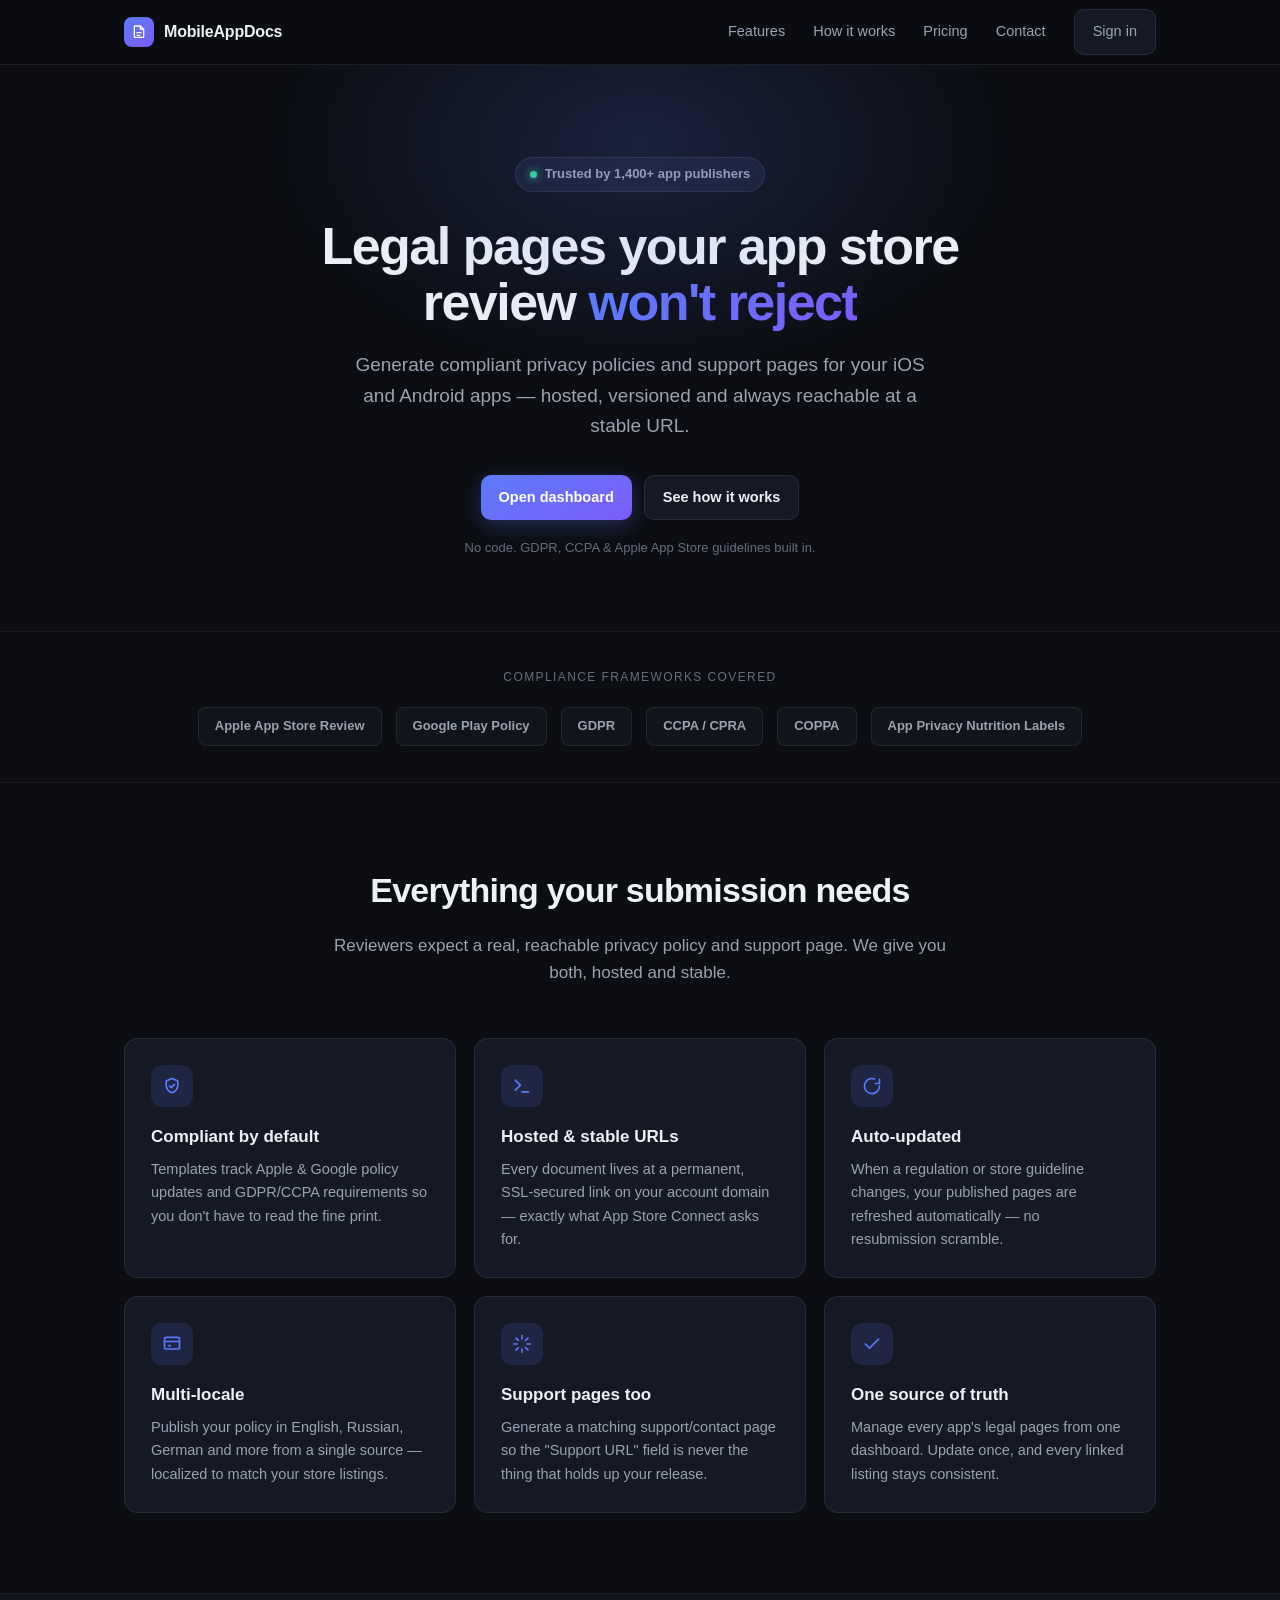
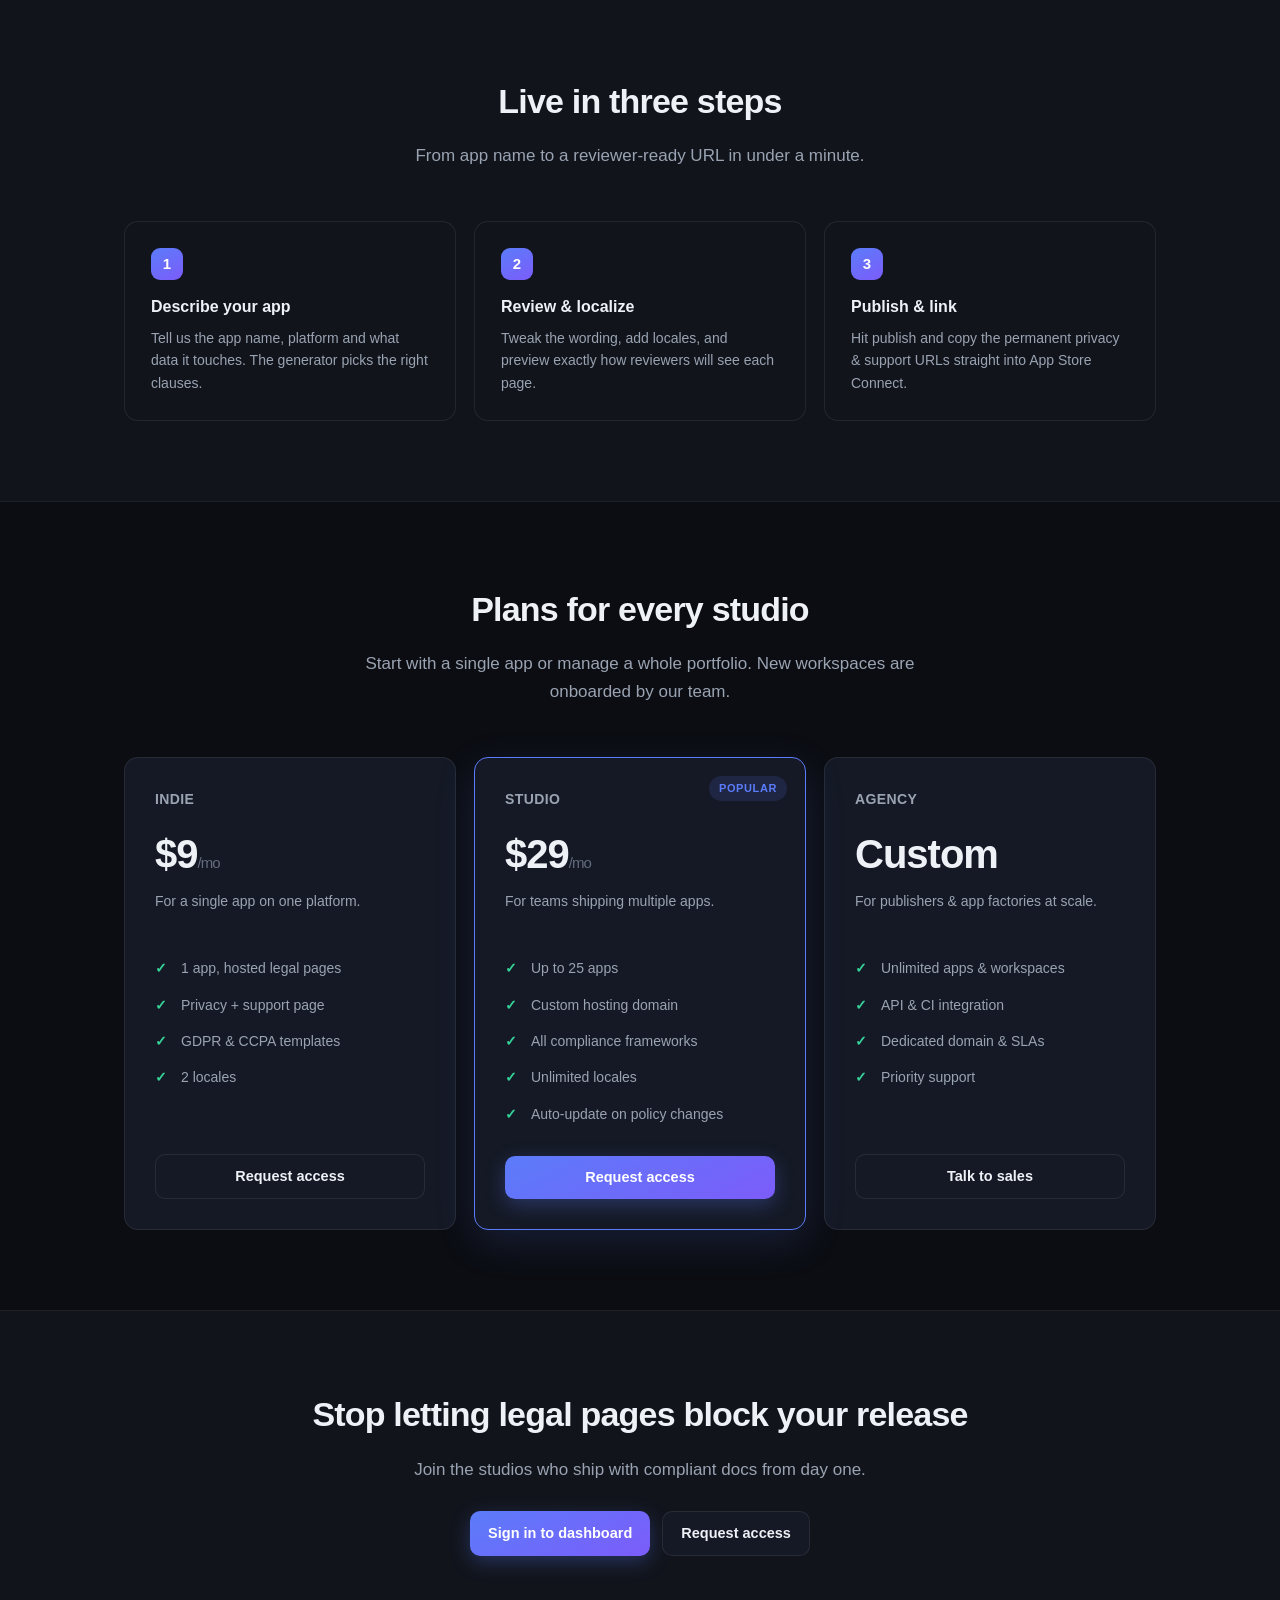
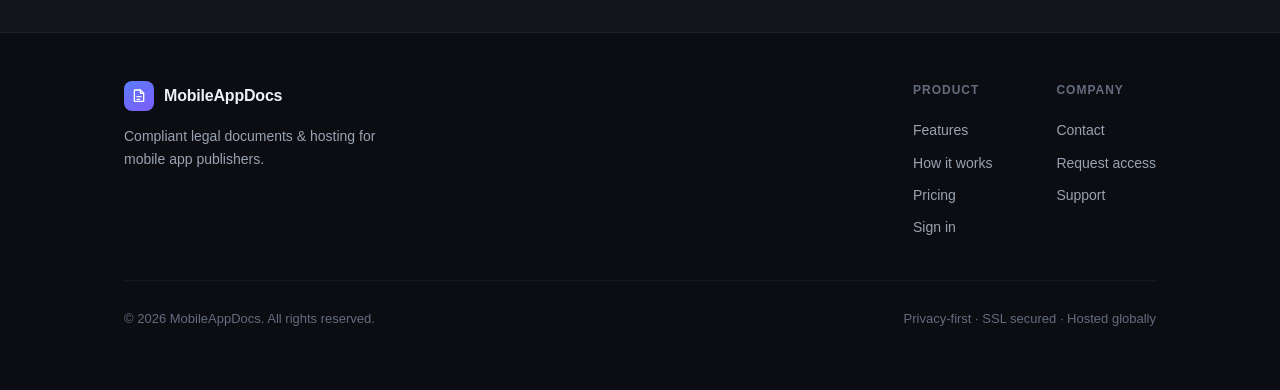
==== index.html @ da7b7e93 "init: MobileAppDocs marketing site (apex)" ====
<!DOCTYPE html>
<html lang="en">
<head>
<meta charset="UTF-8">
<meta name="viewport" content="width=device-width, initial-scale=1">
<title>MobileAppDocs — Legal documents & hosting for mobile apps</title>
<meta name="description" content="Generate App Store-ready privacy policies and support pages for your iOS and Android apps. GDPR & CCPA compliant, hosted on a dedicated domain, updated automatically.">
<link rel="preconnect" href="https://fonts.googleapis.com">
<link rel="stylesheet" href="/assets/style.css">
</head>
<body>

<nav class="nav">
  <div class="wrap nav-inner">
    <a class="brand" href="/">
      <span class="logo-mark">
        <svg width="16" height="16" viewBox="0 0 24 24" fill="none" stroke="#fff" stroke-width="2" stroke-linecap="round" stroke-linejoin="round"><path d="M14 3v4a1 1 0 001 1h4"/><path d="M6 3h8l5 5v11a1 1 0 01-1 1H6a1 1 0 01-1-1V4a1 1 0 011-1z"/><path d="M9 13h6M9 17h4"/></svg>
      </span>
      MobileAppDocs
    </a>
    <div class="nav-links">
      <a href="#features" class="hide-sm">Features</a>
      <a href="#how" class="hide-sm">How it works</a>
      <a href="#pricing" class="hide-sm">Pricing</a>
      <a href="/contact/">Contact</a>
      <a class="btn" href="/login/">Sign in</a>
    </div>
  </div>
</nav>

<header class="hero">
  <div class="wrap">
    <span class="pill"><span class="dot"></span> Trusted by 1,400+ app publishers</span>
    <h1>Legal pages your app store review <span class="grad">won't reject</span></h1>
    <p class="sub">Generate compliant privacy policies and support pages for your iOS and Android apps — hosted, versioned and always reachable at a stable URL.</p>
    <div class="hero-cta">
      <a class="btn btn-primary" href="/login/">Open dashboard</a>
      <a class="btn" href="#how">See how it works</a>
    </div>
    <div class="hero-note">No code. GDPR, CCPA &amp; Apple App Store guidelines built in.</div>
  </div>
</header>

<div class="trust">
  <div class="wrap">
    <div class="trust-label">Compliance frameworks covered</div>
    <div class="trust-row">
      <span class="trust-chip">Apple App Store Review</span>
      <span class="trust-chip">Google Play Policy</span>
      <span class="trust-chip">GDPR</span>
      <span class="trust-chip">CCPA / CPRA</span>
      <span class="trust-chip">COPPA</span>
      <span class="trust-chip">App Privacy Nutrition Labels</span>
    </div>
  </div>
</div>

<section id="features">
  <div class="wrap">
    <div class="section-head">
      <h2>Everything your submission needs</h2>
      <p>Reviewers expect a real, reachable privacy policy and support page. We give you both, hosted and stable.</p>
    </div>
    <div class="grid">
      <div class="card">
        <div class="ico"><svg width="20" height="20" viewBox="0 0 24 24" fill="none" stroke="currentColor" stroke-width="2" stroke-linecap="round" stroke-linejoin="round"><path d="M12 3l7 3v5c0 4.5-3 7.6-7 9-4-1.4-7-4.5-7-9V6l7-3z"/><path d="M9 12l2 2 4-4"/></svg></div>
        <h3>Compliant by default</h3>
        <p>Templates track Apple &amp; Google policy updates and GDPR/CCPA requirements so you don't have to read the fine print.</p>
      </div>
      <div class="card">
        <div class="ico"><svg width="20" height="20" viewBox="0 0 24 24" fill="none" stroke="currentColor" stroke-width="2" stroke-linecap="round" stroke-linejoin="round"><path d="M4 17l6-6-6-6"/><path d="M12 19h8"/></svg></div>
        <h3>Hosted &amp; stable URLs</h3>
        <p>Every document lives at a permanent, SSL-secured link on your account domain — exactly what App Store Connect asks for.</p>
      </div>
      <div class="card">
        <div class="ico"><svg width="20" height="20" viewBox="0 0 24 24" fill="none" stroke="currentColor" stroke-width="2" stroke-linecap="round" stroke-linejoin="round"><path d="M21 12a9 9 0 11-6.2-8.5"/><path d="M21 4v5h-5"/></svg></div>
        <h3>Auto-updated</h3>
        <p>When a regulation or store guideline changes, your published pages are refreshed automatically — no resubmission scramble.</p>
      </div>
      <div class="card">
        <div class="ico"><svg width="20" height="20" viewBox="0 0 24 24" fill="none" stroke="currentColor" stroke-width="2" stroke-linecap="round" stroke-linejoin="round"><rect x="3" y="4" width="18" height="14" rx="2"/><path d="M3 9h18M8 14h2"/></svg></div>
        <h3>Multi-locale</h3>
        <p>Publish your policy in English, Russian, German and more from a single source — localized to match your store listings.</p>
      </div>
      <div class="card">
        <div class="ico"><svg width="20" height="20" viewBox="0 0 24 24" fill="none" stroke="currentColor" stroke-width="2" stroke-linecap="round" stroke-linejoin="round"><path d="M12 2v4M12 18v4M4.9 4.9l2.8 2.8M16.3 16.3l2.8 2.8M2 12h4M18 12h4M4.9 19.1l2.8-2.8M16.3 7.7l2.8-2.8"/></svg></div>
        <h3>Support pages too</h3>
        <p>Generate a matching support/contact page so the "Support URL" field is never the thing that holds up your release.</p>
      </div>
      <div class="card">
        <div class="ico"><svg width="20" height="20" viewBox="0 0 24 24" fill="none" stroke="currentColor" stroke-width="2" stroke-linecap="round" stroke-linejoin="round"><path d="M20 6L9 17l-5-5"/></svg></div>
        <h3>One source of truth</h3>
        <p>Manage every app's legal pages from one dashboard. Update once, and every linked listing stays consistent.</p>
      </div>
    </div>
  </div>
</section>

<section id="how" style="background:var(--bg-soft);border-top:1px solid var(--line-soft);border-bottom:1px solid var(--line-soft);">
  <div class="wrap">
    <div class="section-head">
      <h2>Live in three steps</h2>
      <p>From app name to a reviewer-ready URL in under a minute.</p>
    </div>
    <div class="steps">
      <div class="step">
        <h3>Describe your app</h3>
        <p>Tell us the app name, platform and what data it touches. The generator picks the right clauses.</p>
      </div>
      <div class="step">
        <h3>Review &amp; localize</h3>
        <p>Tweak the wording, add locales, and preview exactly how reviewers will see each page.</p>
      </div>
      <div class="step">
        <h3>Publish &amp; link</h3>
        <p>Hit publish and copy the permanent privacy &amp; support URLs straight into App Store Connect.</p>
      </div>
    </div>
  </div>
</section>

<section id="pricing">
  <div class="wrap">
    <div class="section-head">
      <h2>Plans for every studio</h2>
      <p>Start with a single app or manage a whole portfolio. New workspaces are onboarded by our team.</p>
    </div>
    <div class="prices">
      <div class="price">
        <span class="name">Indie</span>
        <div class="amt">$9<span>/mo</span></div>
        <p class="desc">For a single app on one platform.</p>
        <ul>
          <li>1 app, hosted legal pages</li>
          <li>Privacy + support page</li>
          <li>GDPR &amp; CCPA templates</li>
          <li>2 locales</li>
        </ul>
        <a class="btn" href="/contact/">Request access</a>
      </div>
      <div class="price feature">
        <span class="tag">Popular</span>
        <span class="name">Studio</span>
        <div class="amt">$29<span>/mo</span></div>
        <p class="desc">For teams shipping multiple apps.</p>
        <ul>
          <li>Up to 25 apps</li>
          <li>Custom hosting domain</li>
          <li>All compliance frameworks</li>
          <li>Unlimited locales</li>
          <li>Auto-update on policy changes</li>
        </ul>
        <a class="btn btn-primary" href="/contact/">Request access</a>
      </div>
      <div class="price">
        <span class="name">Agency</span>
        <div class="amt">Custom</div>
        <p class="desc">For publishers &amp; app factories at scale.</p>
        <ul>
          <li>Unlimited apps &amp; workspaces</li>
          <li>API &amp; CI integration</li>
          <li>Dedicated domain &amp; SLAs</li>
          <li>Priority support</li>
        </ul>
        <a class="btn" href="/contact/">Talk to sales</a>
      </div>
    </div>
  </div>
</section>

<section class="band" style="background:var(--bg-soft);border-top:1px solid var(--line-soft);">
  <div class="wrap">
    <h2>Stop letting legal pages block your release</h2>
    <p>Join the studios who ship with compliant docs from day one.</p>
    <div class="hero-cta">
      <a class="btn btn-primary" href="/login/">Sign in to dashboard</a>
      <a class="btn" href="/contact/">Request access</a>
    </div>
  </div>
</section>

<footer>
  <div class="wrap">
    <div class="foot-top">
      <div class="foot-brand">
        <a class="brand" href="/">
          <span class="logo-mark"><svg width="16" height="16" viewBox="0 0 24 24" fill="none" stroke="#fff" stroke-width="2" stroke-linecap="round" stroke-linejoin="round"><path d="M14 3v4a1 1 0 001 1h4"/><path d="M6 3h8l5 5v11a1 1 0 01-1 1H6a1 1 0 01-1-1V4a1 1 0 011-1z"/><path d="M9 13h6M9 17h4"/></svg></span>
          MobileAppDocs
        </a>
        <p>Compliant legal documents &amp; hosting for mobile app publishers.</p>
      </div>
      <div class="foot-cols">
        <div class="foot-col">
          <h4>Product</h4>
          <a href="#features">Features</a>
          <a href="#how">How it works</a>
          <a href="#pricing">Pricing</a>
          <a href="/login/">Sign in</a>
        </div>
        <div class="foot-col">
          <h4>Company</h4>
          <a href="/contact/">Contact</a>
          <a href="/contact/">Request access</a>
          <a href="/contact/">Support</a>
        </div>
      </div>
    </div>
    <div class="foot-bottom">
      <span>© 2026 MobileAppDocs. All rights reserved.</span>
      <span>Privacy-first · SSL secured · Hosted globally</span>
    </div>
  </div>
</footer>

</body>
</html>
---- assets/style.css ----
:root {
  --bg: #0b0d12;
  --bg-soft: #11141b;
  --panel: #151925;
  --panel-2: #1b2030;
  --line: rgba(255, 255, 255, 0.08);
  --line-soft: rgba(255, 255, 255, 0.05);
  --text: #eef1f6;
  --muted: #9aa3b2;
  --faint: #646c7e;
  --accent: #5b7cfa;
  --accent-2: #7c5cfa;
  --accent-soft: rgba(91, 124, 250, 0.14);
  --ok: #36d399;
  --radius: 14px;
  --maxw: 1080px;
  --font: -apple-system, BlinkMacSystemFont, "Segoe UI", Inter, Roboto, sans-serif;
}

* { box-sizing: border-box; }

html { scroll-behavior: smooth; }

body {
  margin: 0;
  font-family: var(--font);
  background: var(--bg);
  color: var(--text);
  line-height: 1.6;
  -webkit-font-smoothing: antialiased;
}

a { color: inherit; text-decoration: none; }

.wrap { max-width: var(--maxw); margin: 0 auto; padding: 0 24px; }

/* ---- nav ---- */
.nav {
  position: sticky;
  top: 0;
  z-index: 50;
  background: rgba(11, 13, 18, 0.82);
  backdrop-filter: saturate(140%) blur(12px);
  border-bottom: 1px solid var(--line);
}

.nav-inner {
  display: flex;
  align-items: center;
  justify-content: space-between;
  height: 64px;
}

.brand {
  display: flex;
  align-items: center;
  gap: 10px;
  font-weight: 700;
  font-size: 16px;
  letter-spacing: -0.2px;
}

.logo-mark {
  width: 30px;
  height: 30px;
  border-radius: 8px;
  background: linear-gradient(150deg, var(--accent), var(--accent-2));
  display: flex;
  align-items: center;
  justify-content: center;
  flex-shrink: 0;
}

.nav-links { display: flex; align-items: center; gap: 28px; }
.nav-links a { color: var(--muted); font-size: 14.5px; font-weight: 500; transition: color 0.15s; }
.nav-links a:hover { color: var(--text); }

.btn {
  display: inline-flex;
  align-items: center;
  justify-content: center;
  gap: 8px;
  border: 1px solid var(--line);
  background: var(--panel);
  color: var(--text);
  font-family: var(--font);
  font-size: 14.5px;
  font-weight: 600;
  padding: 10px 18px;
  border-radius: 10px;
  cursor: pointer;
  transition: background 0.15s, border-color 0.15s, transform 0.08s;
}

.btn:hover { background: var(--panel-2); }
.btn:active { transform: translateY(1px); }

.btn-primary {
  background: linear-gradient(150deg, var(--accent), var(--accent-2));
  border: none;
  color: #fff;
  box-shadow: 0 6px 20px rgba(91, 124, 250, 0.3);
}
.btn-primary:hover { filter: brightness(1.06); background: linear-gradient(150deg, var(--accent), var(--accent-2)); }

.btn-block { width: 100%; padding: 13px; font-size: 15px; }

/* ---- hero ---- */
.hero {
  position: relative;
  padding: 92px 0 72px;
  text-align: center;
  overflow: hidden;
}

.hero::before {
  content: "";
  position: absolute;
  top: -160px;
  left: 50%;
  width: 760px;
  height: 480px;
  transform: translateX(-50%);
  background: radial-gradient(closest-side, rgba(91, 124, 250, 0.18), transparent);
  pointer-events: none;
}

.pill {
  display: inline-flex;
  align-items: center;
  gap: 8px;
  font-size: 13px;
  font-weight: 600;
  color: var(--muted);
  background: var(--panel);
  border: 1px solid var(--line);
  padding: 6px 14px;
  border-radius: 999px;
  margin-bottom: 26px;
}

.pill .dot { width: 7px; height: 7px; border-radius: 50%; background: var(--ok); box-shadow: 0 0 8px var(--ok); }

h1 {
  font-size: 52px;
  line-height: 1.08;
  letter-spacing: -1.5px;
  margin: 0 auto 20px;
  max-width: 760px;
  font-weight: 800;
}

h1 .grad {
  background: linear-gradient(120deg, var(--accent), var(--accent-2));
  -webkit-background-clip: text;
  background-clip: text;
  -webkit-text-fill-color: transparent;
}

.sub {
  font-size: 19px;
  color: var(--muted);
  max-width: 600px;
  margin: 0 auto 34px;
}

.hero-cta { display: flex; gap: 12px; justify-content: center; flex-wrap: wrap; }

.hero-note { margin-top: 18px; font-size: 13px; color: var(--faint); }

/* ---- logos strip ---- */
.trust { padding: 36px 0; border-top: 1px solid var(--line-soft); border-bottom: 1px solid var(--line-soft); }
.trust-label { text-align: center; font-size: 12px; letter-spacing: 1.4px; text-transform: uppercase; color: var(--faint); margin-bottom: 20px; }
.trust-row { display: flex; flex-wrap: wrap; gap: 14px; justify-content: center; }
.trust-chip {
  font-size: 13px; font-weight: 600; color: var(--muted);
  border: 1px solid var(--line); border-radius: 8px; padding: 8px 16px; background: var(--bg-soft);
}

/* ---- sections ---- */
section { padding: 80px 0; }
.section-head { text-align: center; max-width: 620px; margin: 0 auto 52px; }
.section-head h2 { font-size: 34px; letter-spacing: -0.8px; margin: 0 0 14px; font-weight: 800; }
.section-head p { font-size: 17px; color: var(--muted); margin: 0; }

.grid { display: grid; grid-template-columns: repeat(3, 1fr); gap: 18px; }

.card {
  background: var(--panel);
  border: 1px solid var(--line);
  border-radius: var(--radius);
  padding: 26px;
}

.card .ico {
  width: 42px; height: 42px; border-radius: 11px;
  background: var(--accent-soft); color: var(--accent);
  display: flex; align-items: center; justify-content: center;
  margin-bottom: 16px;
}

.card h3 { font-size: 17px; margin: 0 0 8px; font-weight: 700; }
.card p { font-size: 14.5px; color: var(--muted); margin: 0; }

/* ---- steps ---- */
.steps { display: grid; grid-template-columns: repeat(3, 1fr); gap: 18px; counter-reset: step; }
.step { padding: 26px; border: 1px solid var(--line); border-radius: var(--radius); background: var(--bg-soft); position: relative; }
.step::before {
  counter-increment: step; content: counter(step);
  display: flex; align-items: center; justify-content: center;
  width: 32px; height: 32px; border-radius: 9px; margin-bottom: 14px;
  background: linear-gradient(150deg, var(--accent), var(--accent-2)); color: #fff; font-weight: 700; font-size: 15px;
}
.step h3 { font-size: 16px; margin: 0 0 7px; }
.step p { font-size: 14px; color: var(--muted); margin: 0; }

/* ---- pricing ---- */
.prices { display: grid; grid-template-columns: repeat(3, 1fr); gap: 18px; align-items: stretch; }
.price {
  border: 1px solid var(--line); border-radius: var(--radius); padding: 30px; background: var(--panel);
  display: flex; flex-direction: column;
}
.price.feature { border-color: var(--accent); box-shadow: 0 12px 40px rgba(91, 124, 250, 0.16); position: relative; }
.price .tag { position: absolute; top: 18px; right: 18px; font-size: 11px; font-weight: 700; letter-spacing: 0.6px; text-transform: uppercase; color: var(--accent); background: var(--accent-soft); padding: 4px 10px; border-radius: 999px; }
.price .name { font-size: 14px; font-weight: 700; letter-spacing: 0.4px; text-transform: uppercase; color: var(--muted); }
.price .amt { font-size: 40px; font-weight: 800; letter-spacing: -1px; margin: 12px 0 4px; }
.price .amt span { font-size: 15px; font-weight: 500; color: var(--faint); }
.price .desc { font-size: 14px; color: var(--muted); margin: 0 0 20px; min-height: 40px; }
.price ul { list-style: none; padding: 0; margin: 0 0 24px; flex: 1; }
.price li { font-size: 14px; color: var(--muted); padding: 7px 0 7px 26px; position: relative; }
.price li::before { content: "✓"; position: absolute; left: 0; color: var(--ok); font-weight: 700; }

/* ---- cta band ---- */
.band { text-align: center; padding: 76px 0; }
.band h2 { font-size: 34px; letter-spacing: -0.8px; margin: 0 0 14px; font-weight: 800; }
.band p { font-size: 17px; color: var(--muted); margin: 0 0 28px; }

/* ---- footer ---- */
footer { border-top: 1px solid var(--line); padding: 48px 0 60px; }
.foot-top { display: flex; justify-content: space-between; gap: 40px; flex-wrap: wrap; margin-bottom: 36px; }
.foot-brand { max-width: 280px; }
.foot-brand p { font-size: 14px; color: var(--muted); margin: 14px 0 0; }
.foot-cols { display: flex; gap: 64px; flex-wrap: wrap; }
.foot-col h4 { font-size: 12px; letter-spacing: 1px; text-transform: uppercase; color: var(--faint); margin: 0 0 14px; }
.foot-col a { display: block; font-size: 14px; color: var(--muted); padding: 5px 0; transition: color 0.15s; }
.foot-col a:hover { color: var(--text); }
.foot-bottom { display: flex; justify-content: space-between; gap: 16px; flex-wrap: wrap; padding-top: 28px; border-top: 1px solid var(--line-soft); font-size: 13px; color: var(--faint); }

/* ---- auth pages ---- */
.auth-shell { min-height: 100vh; display: flex; align-items: center; justify-content: center; padding: 40px 24px; }
.auth-card { width: 100%; max-width: 400px; }
.auth-card .brand { justify-content: center; margin-bottom: 28px; }
.auth-box { background: var(--panel); border: 1px solid var(--line); border-radius: 16px; padding: 32px; }
.auth-box h1 { font-size: 23px; letter-spacing: -0.4px; text-align: center; margin: 0 0 6px; }
.auth-box .lead { text-align: center; color: var(--muted); font-size: 14.5px; margin: 0 0 26px; }
.field { margin-bottom: 16px; }
.field label { display: block; font-size: 13px; font-weight: 600; color: var(--muted); margin-bottom: 7px; }
.field input {
  width: 100%; background: var(--bg-soft); border: 1px solid var(--line); border-radius: 10px;
  color: var(--text); font-family: var(--font); font-size: 15px; padding: 12px 14px; outline: none;
  transition: border-color 0.15s;
}
.field input:focus { border-color: var(--accent); }
.row-between { display: flex; align-items: center; justify-content: space-between; margin-bottom: 22px; font-size: 13.5px; }
.row-between label { display: flex; align-items: center; gap: 7px; color: var(--muted); cursor: pointer; }
.row-between a { color: var(--accent); font-weight: 600; }
.auth-alt { text-align: center; font-size: 14px; color: var(--muted); margin-top: 22px; }
.auth-alt a { color: var(--accent); font-weight: 600; }
.alert {
  display: none; background: rgba(255, 99, 99, 0.1); border: 1px solid rgba(255, 99, 99, 0.3);
  color: #ff9a9a; font-size: 13.5px; border-radius: 10px; padding: 11px 14px; margin-bottom: 18px;
}
.alert.show { display: block; }
.legal-foot { text-align: center; margin-top: 24px; font-size: 12.5px; color: var(--faint); }
.legal-foot a { color: var(--muted); }

/* ---- contact ---- */
.contact-grid { display: grid; grid-template-columns: 1fr 1fr; gap: 40px; align-items: start; }
.contact-info h2 { font-size: 30px; letter-spacing: -0.6px; margin: 0 0 14px; }
.contact-info p { font-size: 16px; color: var(--muted); margin: 0 0 26px; }
.contact-item { display: flex; gap: 14px; margin-bottom: 20px; }
.contact-item .ico { width: 40px; height: 40px; border-radius: 10px; background: var(--accent-soft); color: var(--accent); display: flex; align-items: center; justify-content: center; flex-shrink: 0; }
.contact-item .lbl { font-size: 12px; text-transform: uppercase; letter-spacing: 0.6px; color: var(--faint); }
.contact-item .val { font-size: 15px; color: var(--text); font-weight: 500; }
.contact-box { background: var(--panel); border: 1px solid var(--line); border-radius: 16px; padding: 28px; }
.textarea { width: 100%; min-height: 120px; resize: vertical; background: var(--bg-soft); border: 1px solid var(--line); border-radius: 10px; color: var(--text); font-family: var(--font); font-size: 15px; padding: 12px 14px; outline: none; }
.textarea:focus { border-color: var(--accent); }

/* ---- doc pages (privacy/support) ---- */
.doc { max-width: 720px; margin: 0 auto; padding: 56px 24px 80px; }
.doc h1 { font-size: 30px; letter-spacing: -0.6px; }
.doc h2 { font-size: 18px; margin-top: 34px; }
.doc p, .doc li { font-size: 15px; color: var(--muted); }
.doc a { color: var(--accent); }

@media (max-width: 860px) {
  h1 { font-size: 38px; }
  .grid, .steps, .prices { grid-template-columns: 1fr; }
  .contact-grid { grid-template-columns: 1fr; }
  .nav-links .hide-sm { display: none; }
}
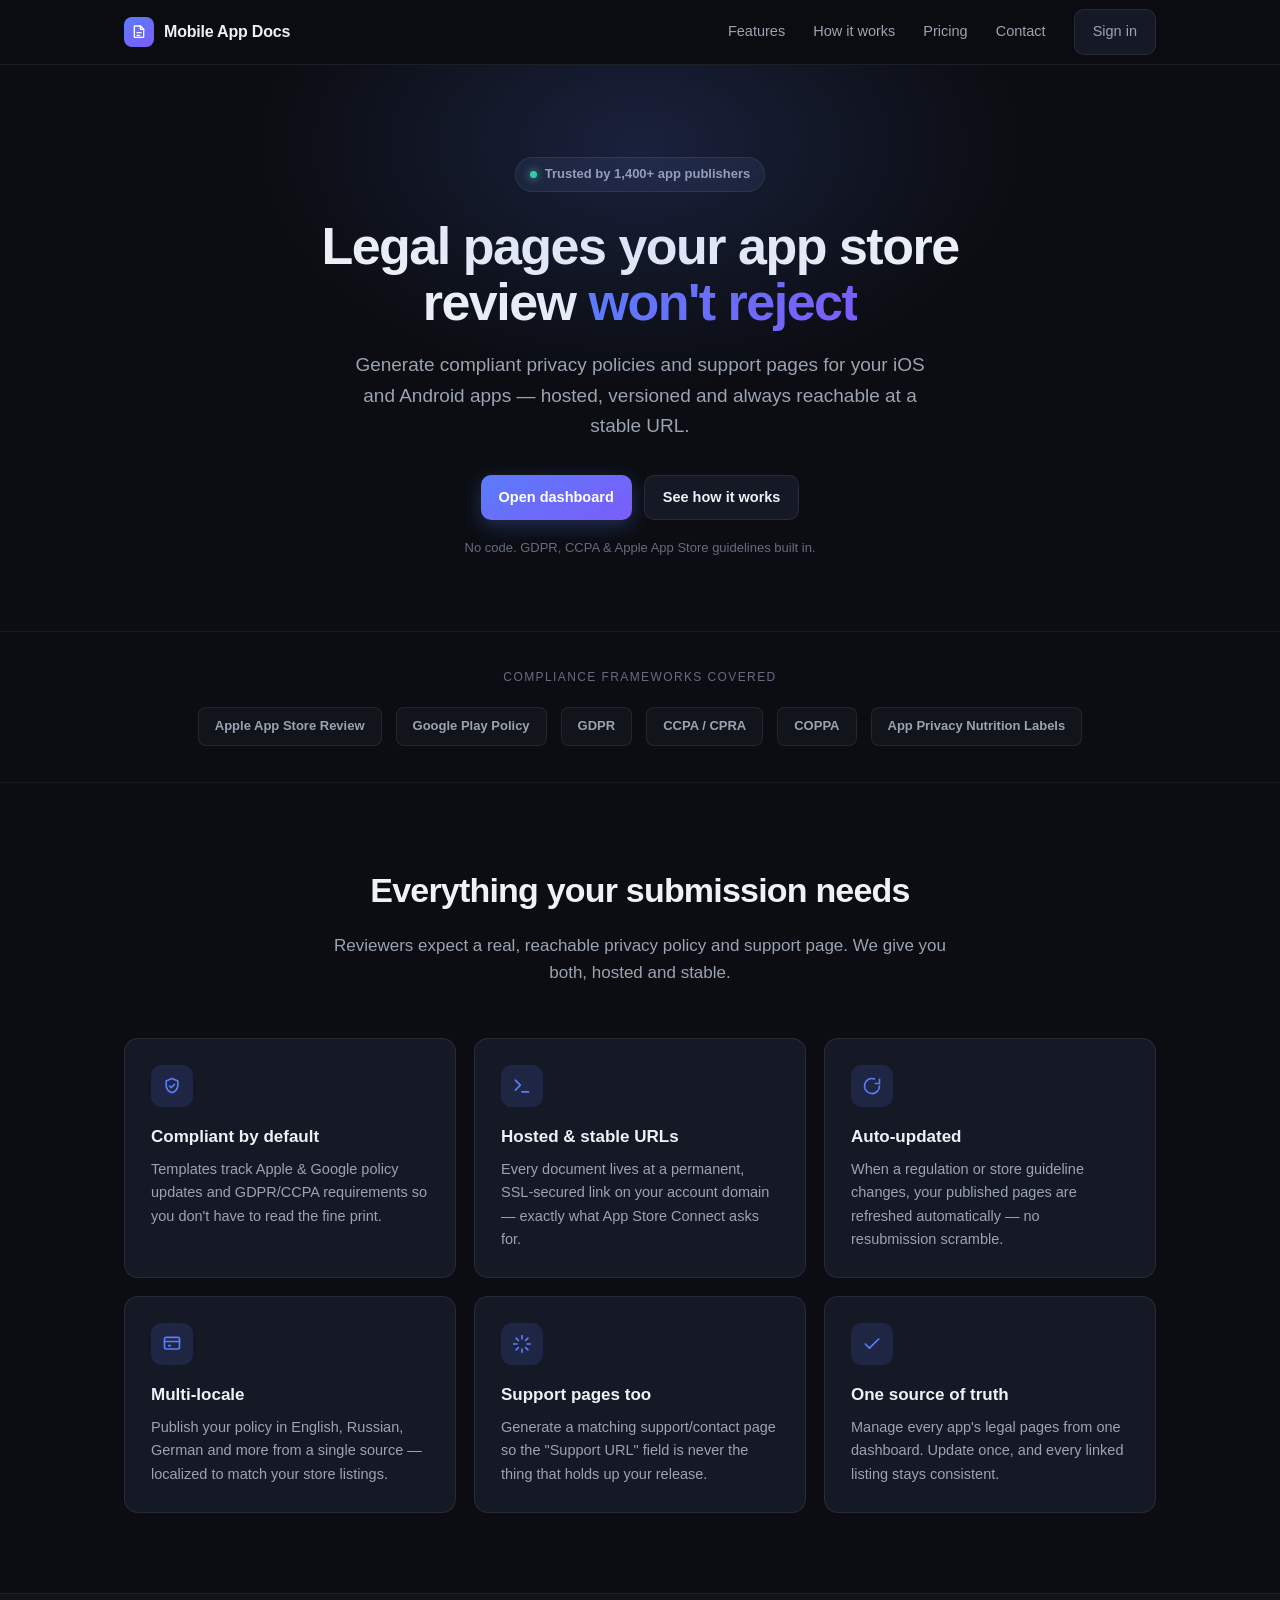
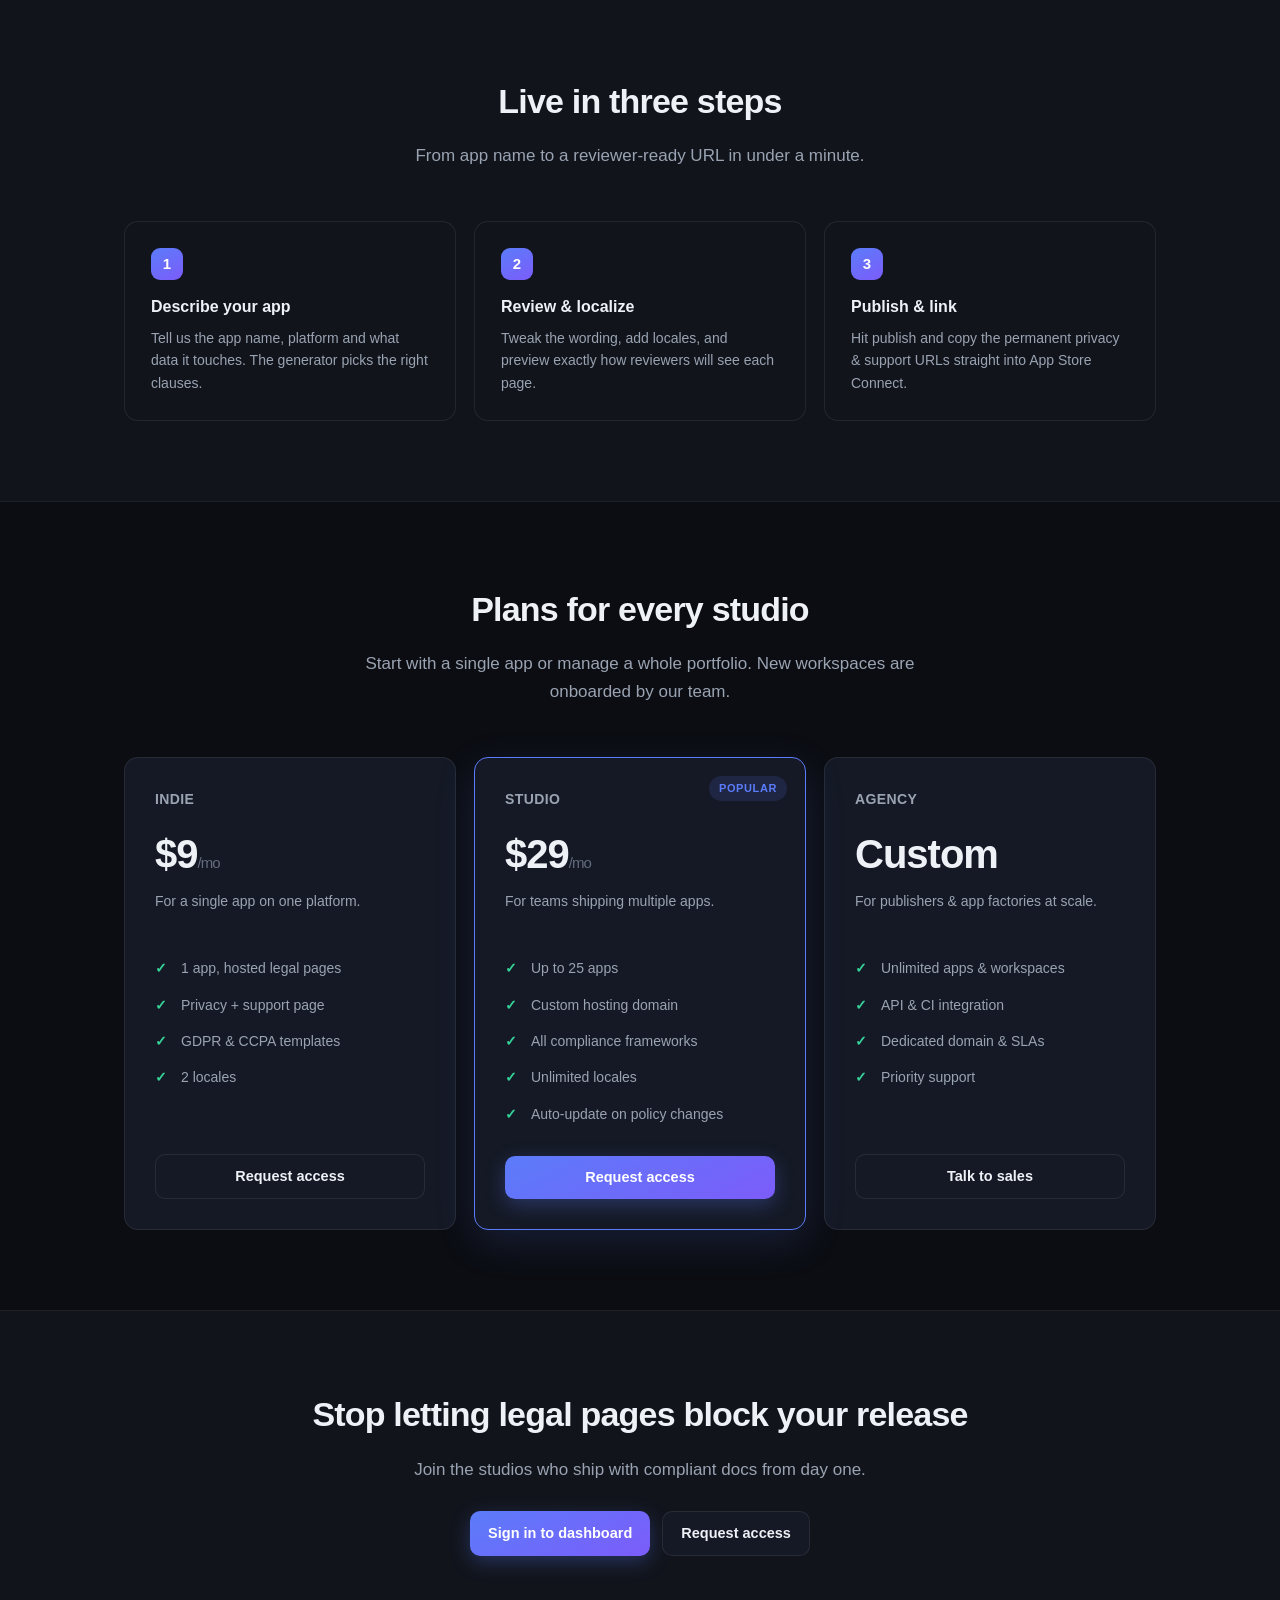
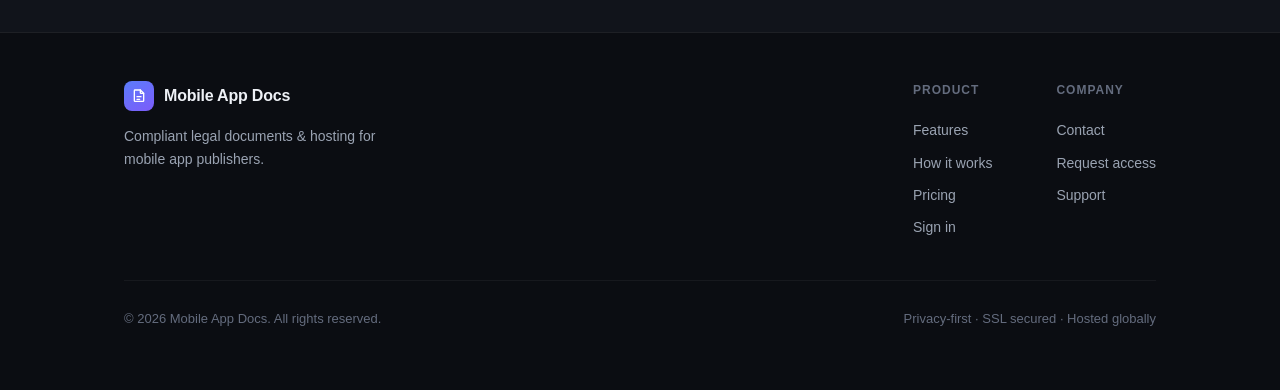
==== commit b9494d30: "style: brand name spaced as Mobile App Docs" ====
--- a/index.html
+++ b/index.html
@@ -3,7 +3,7 @@
 <head>
 <meta charset="UTF-8">
 <meta name="viewport" content="width=device-width, initial-scale=1">
-<title>MobileAppDocs — Legal documents & hosting for mobile apps</title>
+<title>Mobile App Docs — Legal documents & hosting for mobile apps</title>
 <meta name="description" content="Generate App Store-ready privacy policies and support pages for your iOS and Android apps. GDPR & CCPA compliant, hosted on a dedicated domain, updated automatically.">
 <link rel="preconnect" href="https://fonts.googleapis.com">
 <link rel="stylesheet" href="/assets/style.css">
@@ -16,7 +16,7 @@
       <span class="logo-mark">
         <svg width="16" height="16" viewBox="0 0 24 24" fill="none" stroke="#fff" stroke-width="2" stroke-linecap="round" stroke-linejoin="round"><path d="M14 3v4a1 1 0 001 1h4"/><path d="M6 3h8l5 5v11a1 1 0 01-1 1H6a1 1 0 01-1-1V4a1 1 0 011-1z"/><path d="M9 13h6M9 17h4"/></svg>
       </span>
-      MobileAppDocs
+      Mobile App Docs
     </a>
     <div class="nav-links">
       <a href="#features" class="hide-sm">Features</a>
@@ -185,7 +185,7 @@
       <div class="foot-brand">
         <a class="brand" href="/">
           <span class="logo-mark"><svg width="16" height="16" viewBox="0 0 24 24" fill="none" stroke="#fff" stroke-width="2" stroke-linecap="round" stroke-linejoin="round"><path d="M14 3v4a1 1 0 001 1h4"/><path d="M6 3h8l5 5v11a1 1 0 01-1 1H6a1 1 0 01-1-1V4a1 1 0 011-1z"/><path d="M9 13h6M9 17h4"/></svg></span>
-          MobileAppDocs
+          Mobile App Docs
         </a>
         <p>Compliant legal documents &amp; hosting for mobile app publishers.</p>
       </div>
@@ -206,7 +206,7 @@
       </div>
     </div>
     <div class="foot-bottom">
-      <span>© 2026 MobileAppDocs. All rights reserved.</span>
+      <span>© 2026 Mobile App Docs. All rights reserved.</span>
       <span>Privacy-first · SSL secured · Hosted globally</span>
     </div>
   </div>
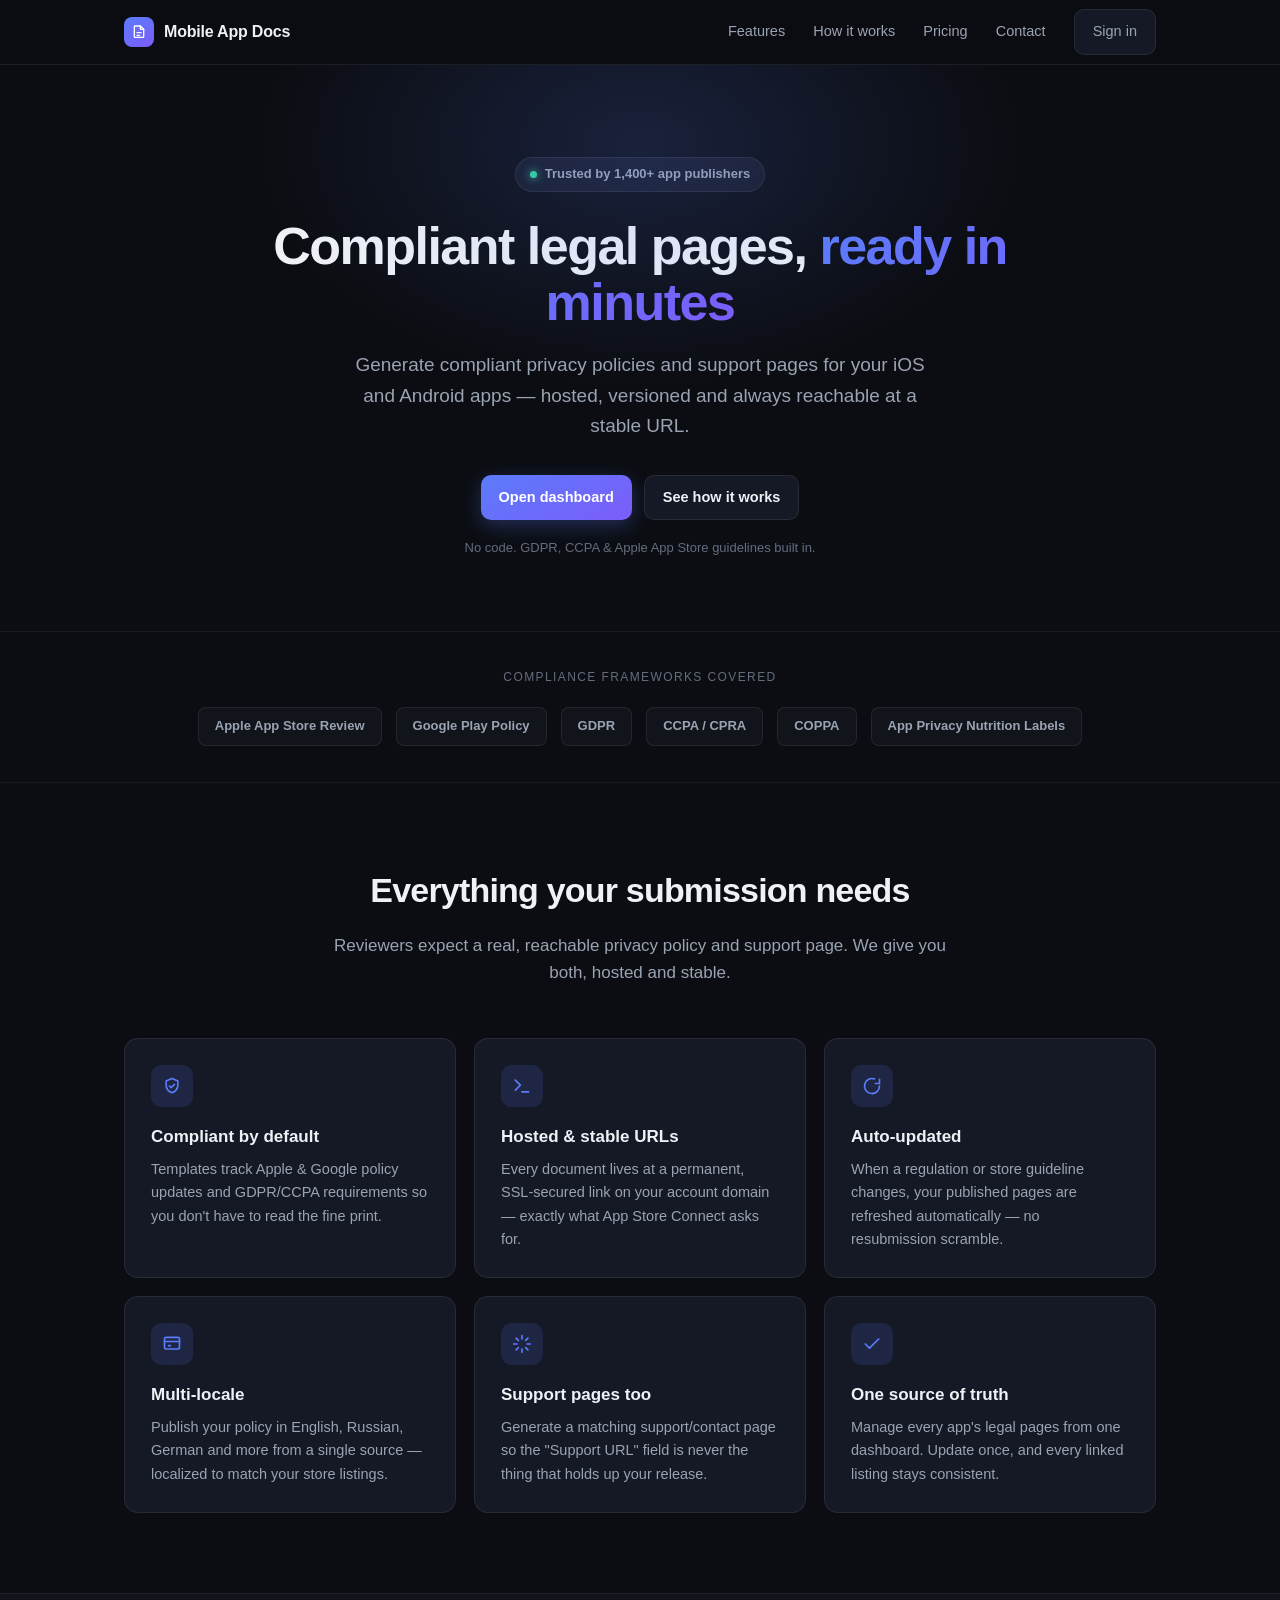
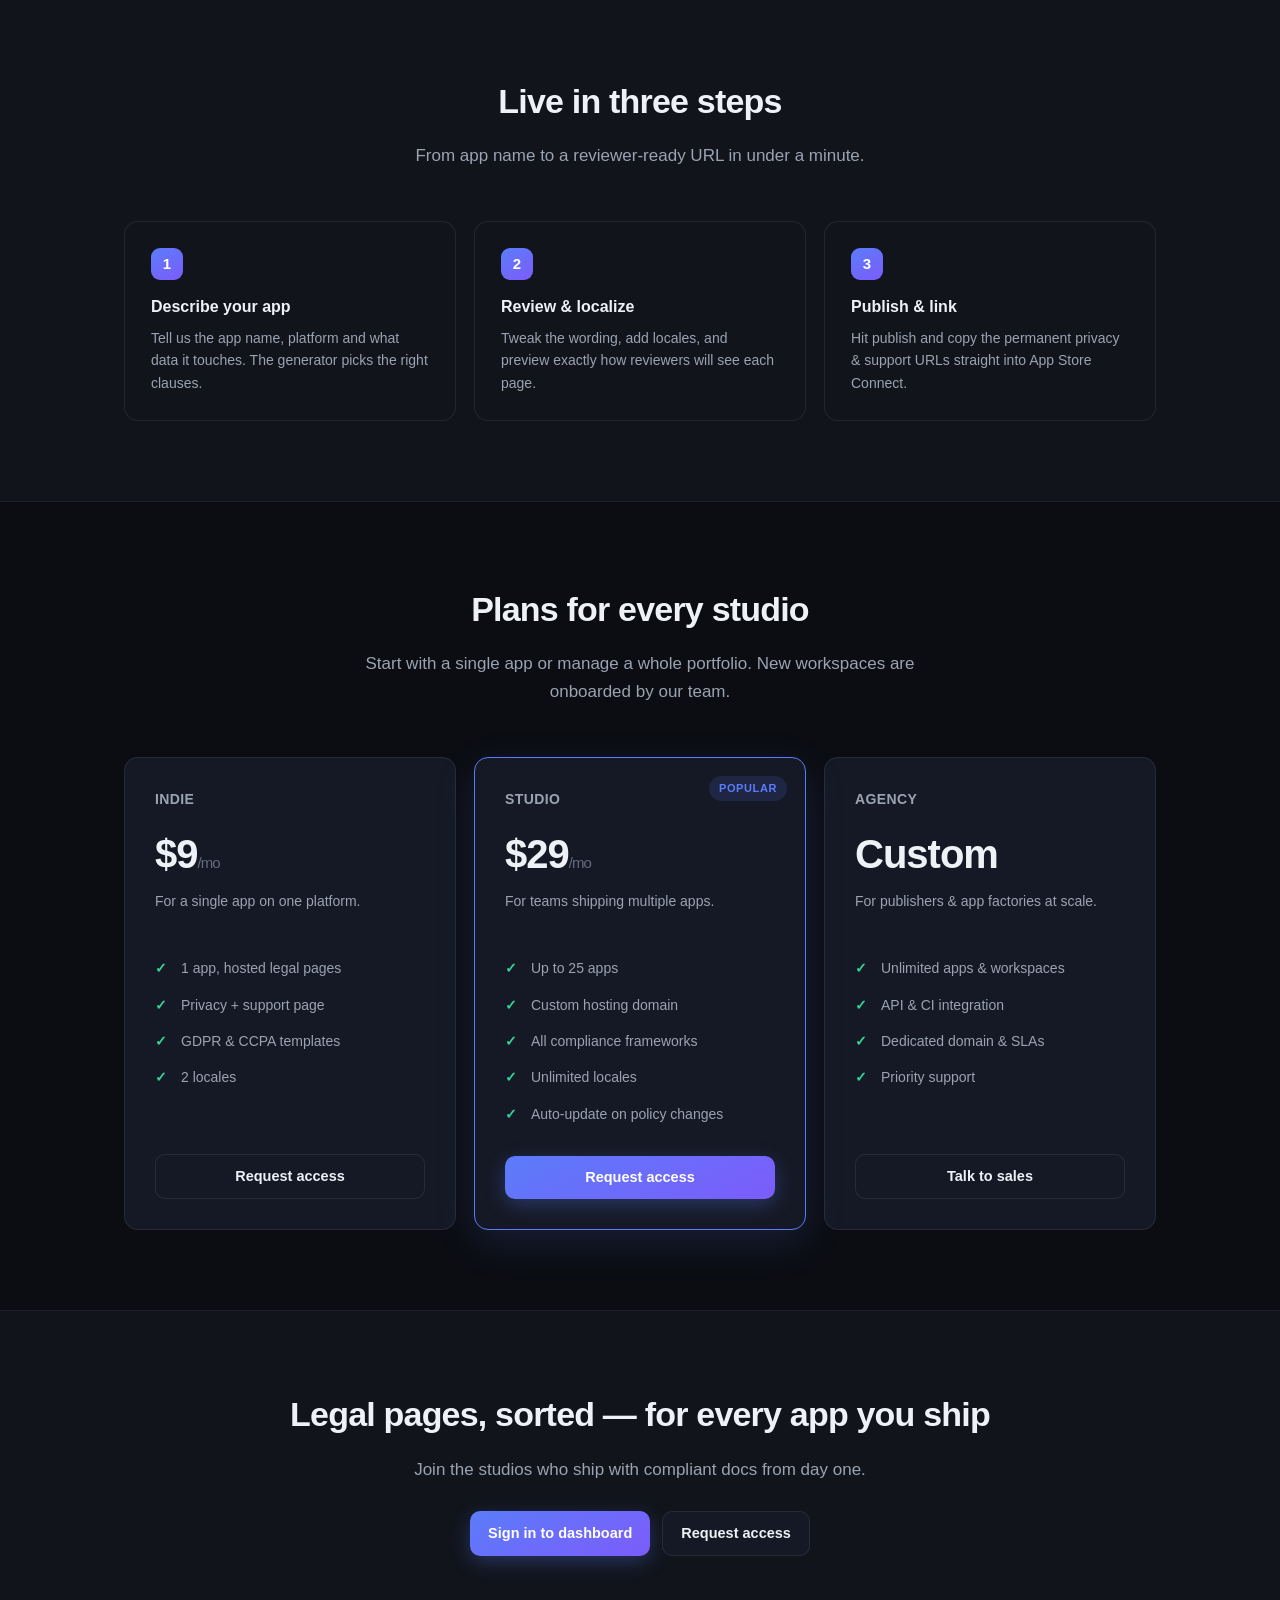
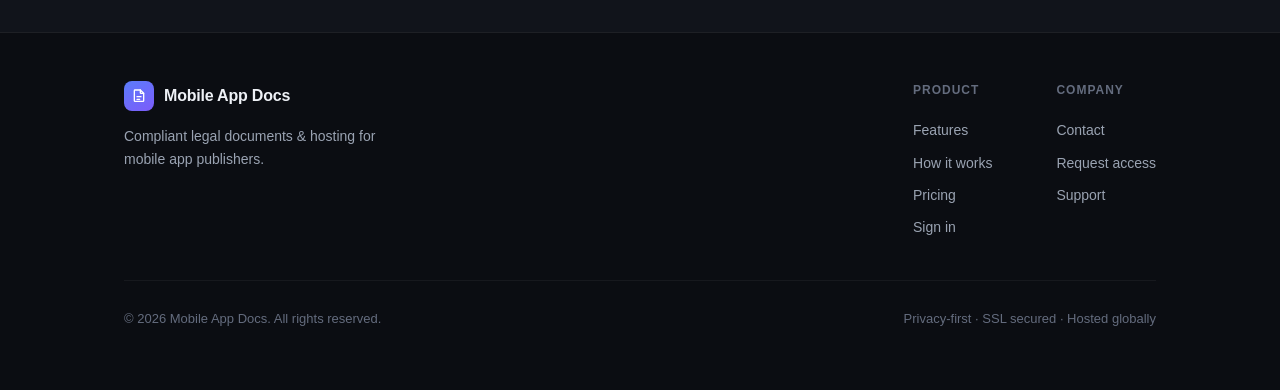
==== commit 10161aaa: "copy: warmer hero + CTA wording" ====
--- a/index.html
+++ b/index.html
@@ -31,7 +31,7 @@
 <header class="hero">
   <div class="wrap">
     <span class="pill"><span class="dot"></span> Trusted by 1,400+ app publishers</span>
-    <h1>Legal pages your app store review <span class="grad">won't reject</span></h1>
+    <h1>Compliant legal pages, <span class="grad">ready in minutes</span></h1>
     <p class="sub">Generate compliant privacy policies and support pages for your iOS and Android apps — hosted, versioned and always reachable at a stable URL.</p>
     <div class="hero-cta">
       <a class="btn btn-primary" href="/login/">Open dashboard</a>
@@ -170,7 +170,7 @@
 
 <section class="band" style="background:var(--bg-soft);border-top:1px solid var(--line-soft);">
   <div class="wrap">
-    <h2>Stop letting legal pages block your release</h2>
+    <h2>Legal pages, sorted — for every app you ship</h2>
     <p>Join the studios who ship with compliant docs from day one.</p>
     <div class="hero-cta">
       <a class="btn btn-primary" href="/login/">Sign in to dashboard</a>
